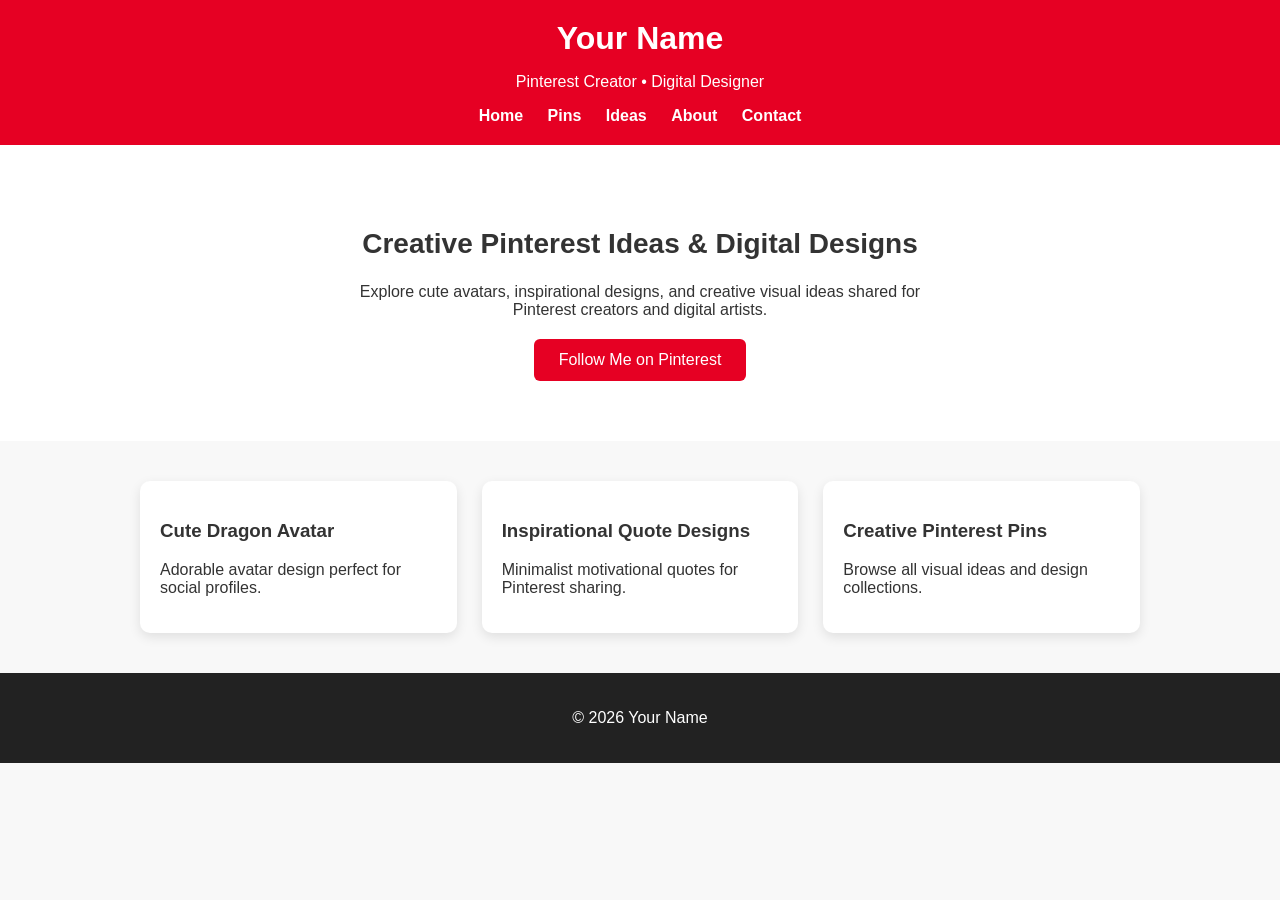
==== index.html @ c16a9bb7 "Update index.html" ====
<!DOCTYPE html>
<html lang="en">

<head>

<meta charset="UTF-8">
<meta name="viewport" content="width=device-width, initial-scale=1.0">

<meta name="p:domain_verify" content="YOUR_PINTEREST_CODE">

<title>Your Name | Pinterest Creator</title>

<link rel="stylesheet" href="style.css">

</head>

<body>

<header>

<h1>Your Name</h1>
<p>Pinterest Creator • Digital Designer</p>

<nav>
<a href="index.html">Home</a>
<a href="pins.html">Pins</a>
<a href="blog.html">Ideas</a>
<a href="about.html">About</a>
<a href="contact.html">Contact</a>
</nav>

</header>

<section class="hero">

<h2>Creative Pinterest Ideas & Digital Designs</h2>

<p>
Explore cute avatars, inspirational designs, and creative visual ideas
shared for Pinterest creators and digital artists.
</p>

<a class="btn" href="https://www.pinterest.com" target="_blank">
Follow Me on Pinterest
</a>

</section>

<section class="grid">

<a href="cute-dragon-avatar.html" class="card">
<h3>Cute Dragon Avatar</h3>
<p>Adorable avatar design perfect for social profiles.</p>
</a>

<a href="blog.html" class="card">
<h3>Inspirational Quote Designs</h3>
<p>Minimalist motivational quotes for Pinterest sharing.</p>
</a>

<a href="pins.html" class="card">
<h3>Creative Pinterest Pins</h3>
<p>Browse all visual ideas and design collections.</p>
</a>

</section>

<footer>

<p>© 2026 Your Name</p>

</footer>

</body>
</html>
---- style.css ----
body{
font-family: Arial, Helvetica, sans-serif;
margin:0;
background:#f8f8f8;
color:#333;
}

/* HEADER */

header{
background:#e60023;
color:white;
padding:20px;
text-align:center;
}

header h1{
margin:0;
font-size:32px;
}

nav{
margin-top:10px;
}

nav a{
color:white;
margin:0 10px;
text-decoration:none;
font-weight:bold;
}

nav a:hover{
text-decoration:underline;
}

/* HERO */

.hero{
text-align:center;
padding:60px 20px;
background:white;
}

.hero h2{
font-size:28px;
}

.hero p{
max-width:600px;
margin:auto;
}

.btn{
display:inline-block;
margin-top:20px;
padding:12px 25px;
background:#e60023;
color:white;
border-radius:6px;
text-decoration:none;
}

/* GRID */

.grid{
display:grid;
grid-template-columns:repeat(auto-fit,minmax(220px,1fr));
gap:25px;
padding:40px;
max-width:1000px;
margin:auto;
}

/* CARDS */

.card{
background:white;
border-radius:10px;
padding:20px;
text-decoration:none;
color:#333;
box-shadow:0 4px 12px rgba(0,0,0,0.1);
transition:0.3s;
}

.card:hover{
transform:translateY(-5px);
box-shadow:0 8px 20px rgba(0,0,0,0.15);
}

/* FOOTER */

footer{
text-align:center;
padding:20px;
background:#222;
color:white;
}
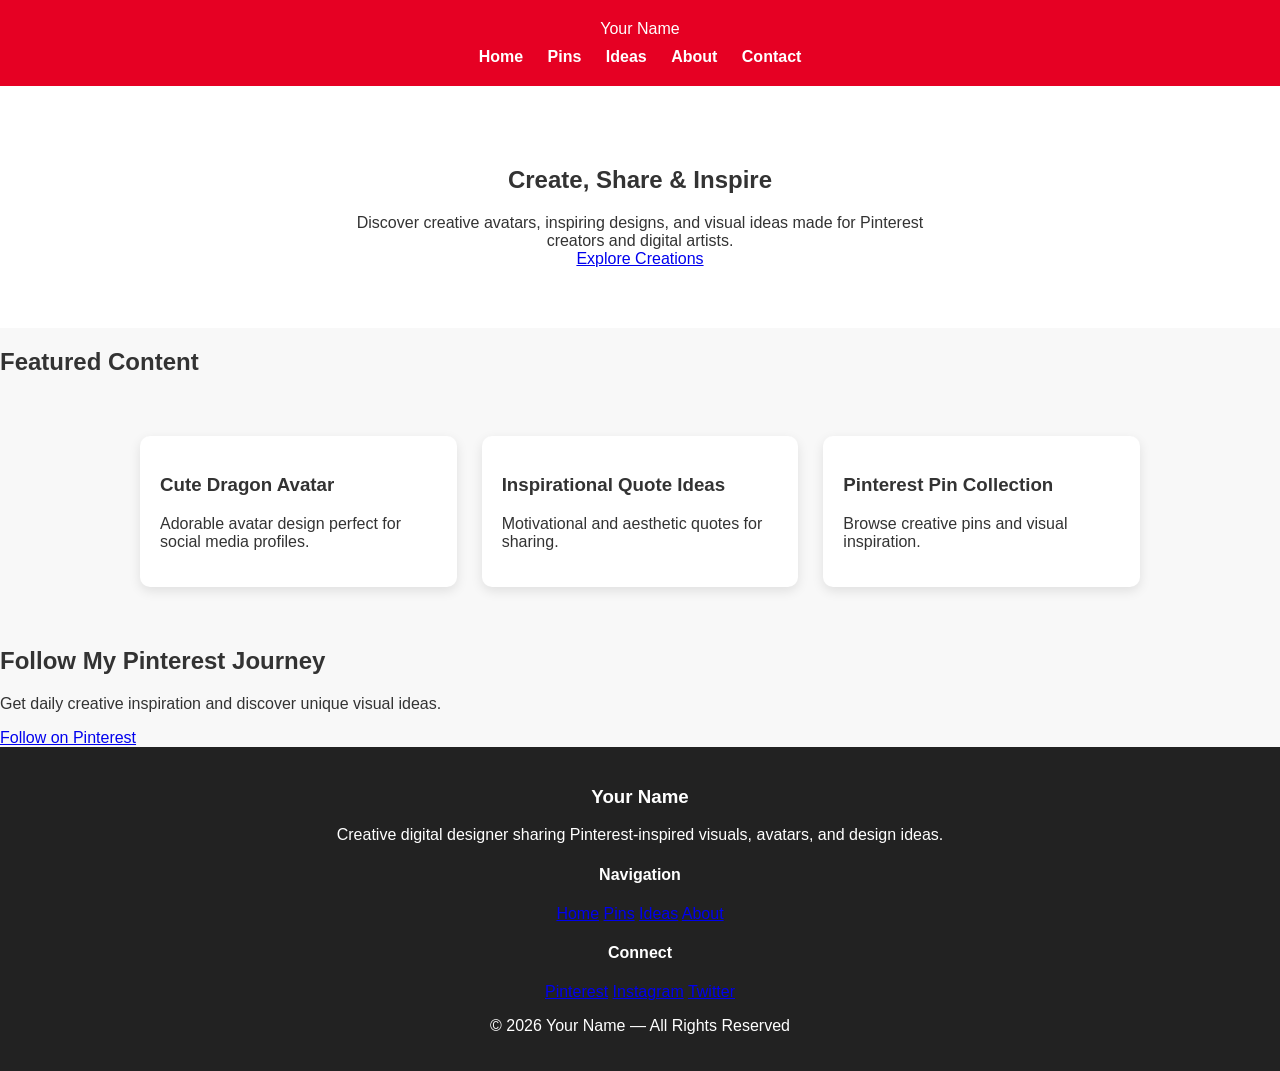
==== commit 18c2969b: "Update index.html" ====
--- a/index.html
+++ b/index.html
@@ -16,60 +16,128 @@
 
 <body>
 
-<header>
+<header class="navbar">
 
-<h1>Your Name</h1>
-<p>Pinterest Creator • Digital Designer</p>
+<div class="logo">
+Your Name
+</div>
 
 <nav>
+
 <a href="index.html">Home</a>
 <a href="pins.html">Pins</a>
 <a href="blog.html">Ideas</a>
 <a href="about.html">About</a>
 <a href="contact.html">Contact</a>
+
 </nav>
 
 </header>
 
+
 <section class="hero">
 
-<h2>Creative Pinterest Ideas & Digital Designs</h2>
+<h1>Create, Share & Inspire</h1>
 
 <p>
-Explore cute avatars, inspirational designs, and creative visual ideas
-shared for Pinterest creators and digital artists.
+Discover creative avatars, inspiring designs, and visual ideas
+made for Pinterest creators and digital artists.
 </p>
 
-<a class="btn" href="https://www.pinterest.com" target="_blank">
-Follow Me on Pinterest
+<a href="pins.html" class="cta-btn">Explore Creations</a>
+
+</section>
+
+
+<section class="features">
+
+<h2>Featured Content</h2>
+
+<div class="grid">
+
+<a href="cute-dragon-avatar.html" class="card">
+<h3>Cute Dragon Avatar</h3>
+<p>Adorable avatar design perfect for social media profiles.</p>
+</a>
+
+<a href="blog.html" class="card">
+<h3>Inspirational Quote Ideas</h3>
+<p>Motivational and aesthetic quotes for sharing.</p>
+</a>
+
+<a href="pins.html" class="card">
+<h3>Pinterest Pin Collection</h3>
+<p>Browse creative pins and visual inspiration.</p>
+</a>
+
+</div>
+
+</section>
+
+
+<section class="cta-section">
+
+<h2>Follow My Pinterest Journey</h2>
+
+<p>
+Get daily creative inspiration and discover unique visual ideas.
+</p>
+
+<a href="https://www.pinterest.com" target="_blank" class="cta-btn">
+Follow on Pinterest
 </a>
 
 </section>
 
-<section class="grid">
-
-<a href="cute-dragon-avatar.html" class="card">
-<h3>Cute Dragon Avatar</h3>
-<p>Adorable avatar design perfect for social profiles.</p>
-</a>
-
-<a href="blog.html" class="card">
-<h3>Inspirational Quote Designs</h3>
-<p>Minimalist motivational quotes for Pinterest sharing.</p>
-</a>
-
-<a href="pins.html" class="card">
-<h3>Creative Pinterest Pins</h3>
-<p>Browse all visual ideas and design collections.</p>
-</a>
-
-</section>
 
 <footer>
 
-<p>© 2026 Your Name</p>
+<div class="footer-container">
+
+<div class="footer-brand">
+
+<h3>Your Name</h3>
+
+<p>
+Creative digital designer sharing Pinterest-inspired visuals,
+avatars, and design ideas.
+</p>
+
+</div>
+
+
+<div class="footer-links">
+
+<h4>Navigation</h4>
+
+<a href="index.html">Home</a>
+<a href="pins.html">Pins</a>
+<a href="blog.html">Ideas</a>
+<a href="about.html">About</a>
+
+</div>
+
+
+<div class="footer-links">
+
+<h4>Connect</h4>
+
+<a href="https://www.pinterest.com" target="_blank">Pinterest</a>
+<a href="#">Instagram</a>
+<a href="#">Twitter</a>
+
+</div>
+
+</div>
+
+<div class="footer-bottom">
+
+<p>© 2026 Your Name — All Rights Reserved</p>
+
+</div>
 
 </footer>
 
+
 </body>
 </html>
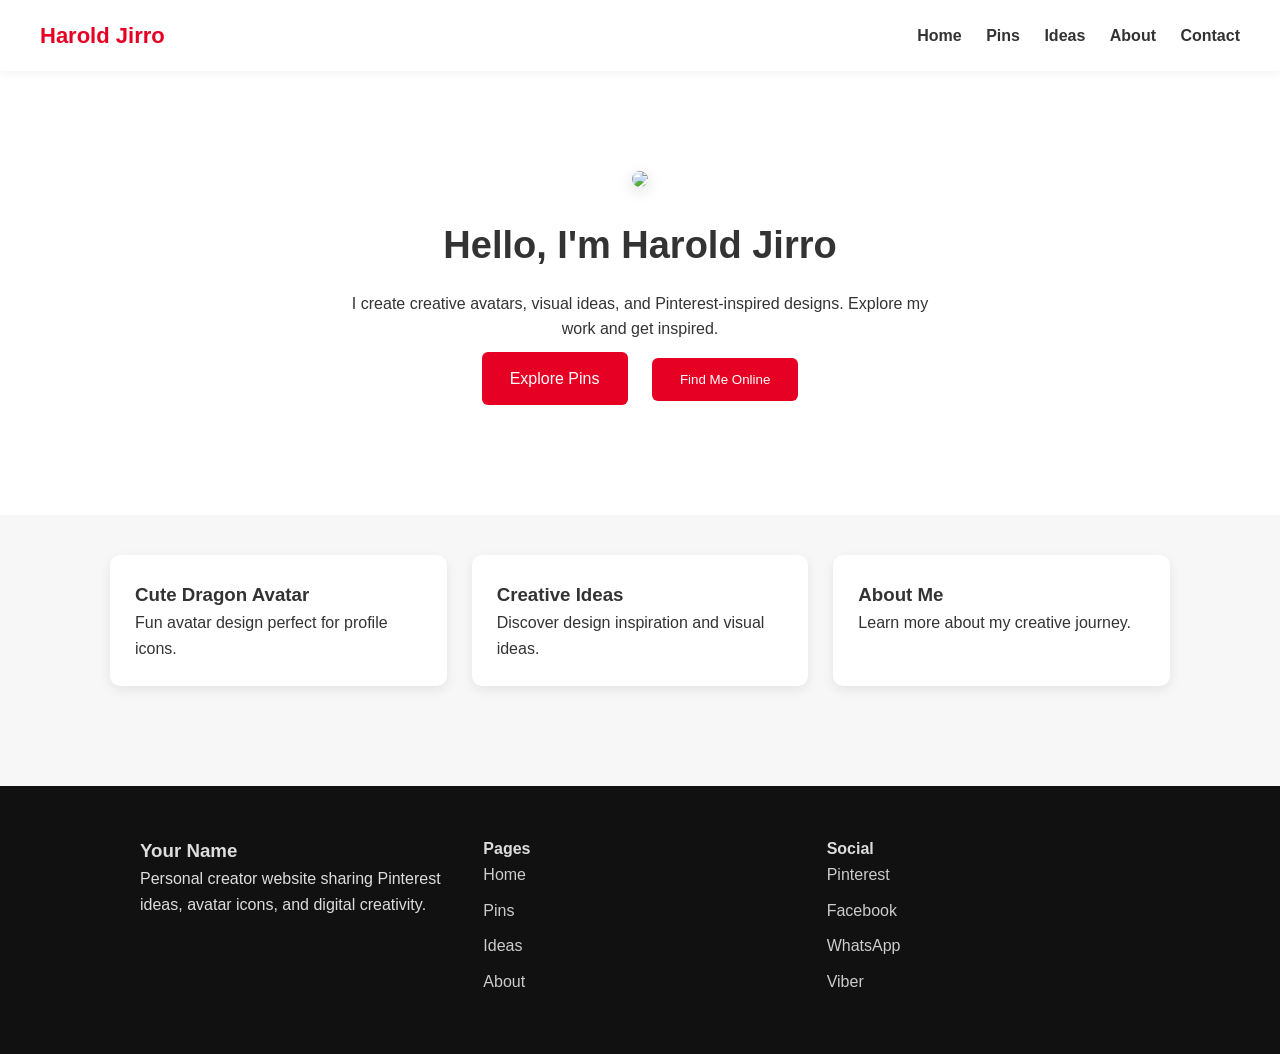
==== commit 47710b5c: "Update index.html" ====
--- a/index.html
+++ b/index.html
@@ -8,7 +8,7 @@
 
 <meta name="p:domain_verify" content="YOUR_PINTEREST_CODE">
 
-<title>Your Name | Pinterest Creator</title>
+<title>Harold Jirro | Pinterest Creator</title>
 
 <link rel="stylesheet" href="style.css">
 
@@ -18,18 +18,14 @@
 
 <header class="navbar">
 
-<div class="logo">
-Your Name
-</div>
+<div class="logo">Harold Jirro</div>
 
 <nav>
-
 <a href="index.html">Home</a>
 <a href="pins.html">Pins</a>
 <a href="blog.html">Ideas</a>
 <a href="about.html">About</a>
 <a href="contact.html">Contact</a>
-
 </nav>
 
 </header>
@@ -37,78 +33,79 @@
 
 <section class="hero">
 
-<h1>Create, Share & Inspire</h1>
+<img src="avatar.jpg" class="avatar">
+
+<h1>Hello, I'm Harold Jirro</h1>
 
 <p>
-Discover creative avatars, inspiring designs, and visual ideas
-made for Pinterest creators and digital artists.
+I create creative avatars, visual ideas, and Pinterest-inspired designs.
+Explore my work and get inspired.
 </p>
 
-<a href="pins.html" class="cta-btn">Explore Creations</a>
+<a href="pins.html" class="btn">Explore Pins</a>
+
+<button onclick="openModal()" class="btn">
+Find Me Online
+</button>
 
 </section>
 
 
-<section class="features">
-
-<h2>Featured Content</h2>
-
-<div class="grid">
+<section class="grid">
 
 <a href="cute-dragon-avatar.html" class="card">
 <h3>Cute Dragon Avatar</h3>
-<p>Adorable avatar design perfect for social media profiles.</p>
+<p>Fun avatar design perfect for profile icons.</p>
 </a>
 
 <a href="blog.html" class="card">
-<h3>Inspirational Quote Ideas</h3>
-<p>Motivational and aesthetic quotes for sharing.</p>
+<h3>Creative Ideas</h3>
+<p>Discover design inspiration and visual ideas.</p>
 </a>
 
-<a href="pins.html" class="card">
-<h3>Pinterest Pin Collection</h3>
-<p>Browse creative pins and visual inspiration.</p>
+<a href="about.html" class="card">
+<h3>About Me</h3>
+<p>Learn more about my creative journey.</p>
 </a>
-
-</div>
 
 </section>
 
 
-<section class="cta-section">
+<div class="modal" id="socialModal">
 
-<h2>Follow My Pinterest Journey</h2>
+<div class="modal-content">
 
-<p>
-Get daily creative inspiration and discover unique visual ideas.
-</p>
+<h3>My Socials</h3>
 
-<a href="https://www.pinterest.com" target="_blank" class="cta-btn">
-Follow on Pinterest
-</a>
+<a href="https://pinterest.com">Pinterest</a>
+<a href="#">WhatsApp</a>
+<a href="#">Viber</a>
 
-</section>
+<button onclick="closeModal()">Close</button>
+
+</div>
+
+</div>
 
 
 <footer>
 
 <div class="footer-container">
 
-<div class="footer-brand">
+<div>
 
 <h3>Your Name</h3>
 
 <p>
-Creative digital designer sharing Pinterest-inspired visuals,
-avatars, and design ideas.
+Personal creator website sharing Pinterest ideas,
+avatar icons, and digital creativity.
 </p>
 
 </div>
 
-
 <div class="footer-links">
 
-<h4>Navigation</h4>
+<h4>Pages</h4>
 
 <a href="index.html">Home</a>
 <a href="pins.html">Pins</a>
@@ -117,27 +114,23 @@
 
 </div>
 
-
 <div class="footer-links">
 
-<h4>Connect</h4>
+<h4>Social</h4>
 
-<a href="https://www.pinterest.com" target="_blank">Pinterest</a>
-<a href="#">Instagram</a>
-<a href="#">Twitter</a>
+<a href="https://pinterest.com">Pinterest</a>
+<a href="https://www.facebook.com/share/1HzWZU3NKk/">Facebook</a>
+<a href="+639542868276">WhatsApp</a>
+<a href="+639542868276">Viber</a>
+
 
 </div>
 
 </div>
 
-<div class="footer-bottom">
-
-<p>© 2026 Your Name — All Rights Reserved</p>
-
-</div>
-
 </footer>
 
+<script src="main.js"></script>
 
 </body>
 </html>
--- a/style.css
+++ b/style.css
@@ -1,49 +1,66 @@
+*{
+box-sizing:border-box;
+margin:0;
+padding:0;
+}
+
 body{
-font-family: Arial, Helvetica, sans-serif;
-margin:0;
-background:#f8f8f8;
+font-family:Arial, Helvetica, sans-serif;
+background:#f7f7f7;
 color:#333;
-}
-
-/* HEADER */
-
-header{
-background:#e60023;
-color:white;
-padding:20px;
-text-align:center;
-}
-
-header h1{
-margin:0;
-font-size:32px;
-}
-
-nav{
-margin-top:10px;
+line-height:1.6;
+}
+
+/* NAVBAR */
+
+.navbar{
+display:flex;
+justify-content:space-between;
+align-items:center;
+padding:18px 40px;
+background:white;
+box-shadow:0 2px 10px rgba(0,0,0,0.05);
+position:sticky;
+top:0;
+z-index:100;
+}
+
+.logo{
+font-weight:bold;
+font-size:22px;
+color:#e60023;
 }
 
 nav a{
-color:white;
-margin:0 10px;
-text-decoration:none;
-font-weight:bold;
+margin-left:20px;
+text-decoration:none;
+color:#333;
+font-weight:600;
+transition:0.3s;
 }
 
 nav a:hover{
-text-decoration:underline;
+color:#e60023;
 }
 
 /* HERO */
 
 .hero{
 text-align:center;
-padding:60px 20px;
-background:white;
-}
-
-.hero h2{
-font-size:28px;
+padding:100px 20px;
+background:white;
+}
+
+.avatar{
+width:130px;
+border-radius:50%;
+margin-bottom:20px;
+box-shadow:0 4px 15px rgba(0,0,0,0.15);
+}
+
+.hero h1{
+font-size:38px;
+margin-bottom:15px;
 }
 
 .hero p{
@@ -51,49 +68,155 @@
 margin:auto;
 }
 
+/* BUTTONS */
+
 .btn{
 display:inline-block;
-margin-top:20px;
-padding:12px 25px;
+margin:10px;
+padding:14px 28px;
 background:#e60023;
 color:white;
 border-radius:6px;
 text-decoration:none;
+transition:0.3s;
+}
+
+.btn:hover{
+background:#cc001f;
+transform:translateY(-3px);
 }
 
 /* GRID */
 
 .grid{
 display:grid;
-grid-template-columns:repeat(auto-fit,minmax(220px,1fr));
+grid-template-columns:repeat(auto-fit,minmax(250px,1fr));
 gap:25px;
-padding:40px;
+max-width:1100px;
+margin:auto;
+padding:40px 20px;
+}
+
+.card{
+background:white;
+padding:25px;
+border-radius:10px;
+text-decoration:none;
+color:#333;
+box-shadow:0 4px 12px rgba(0,0,0,0.08);
+transition:0.3s;
+}
+
+.card:hover{
+transform:translateY(-6px);
+box-shadow:0 8px 20px rgba(0,0,0,0.15);
+}
+
+/* CONTENT SECTIONS */
+
+.section{
 max-width:1000px;
 margin:auto;
-}
-
-/* CARDS */
-
-.card{
-background:white;
+padding:60px 20px;
+}
+
+/* CONTACT FORM */
+
+form{
+max-width:600px;
+margin:auto;
+display:flex;
+flex-direction:column;
+gap:15px;
+}
+
+input, textarea{
+padding:12px;
+border-radius:6px;
+border:1px solid #ccc;
+}
+
+button{
+padding:12px;
+border:none;
+background:#e60023;
+color:white;
+border-radius:6px;
+cursor:pointer;
+}
+
+/* FOOTER */
+
+footer{
+background:#111;
+color:#ddd;
+padding:50px 20px;
+margin-top:60px;
+}
+
+.footer-container{
+display:grid;
+grid-template-columns:repeat(auto-fit,minmax(200px,1fr));
+gap:30px;
+max-width:1000px;
+margin:auto;
+}
+
+.footer-links a{
+display:block;
+color:#ccc;
+text-decoration:none;
+margin-bottom:10px;
+}
+
+.footer-links a:hover{
+color:white;
+}
+
+/* MODAL */
+
+.modal{
+display:none;
+position:fixed;
+top:0;
+left:0;
+width:100%;
+height:100%;
+background:rgba(0,0,0,0.6);
+align-items:center;
+justify-content:center;
+}
+
+.modal-content{
+background:white;
+padding:30px;
 border-radius:10px;
-padding:20px;
-text-decoration:none;
-color:#333;
-box-shadow:0 4px 12px rgba(0,0,0,0.1);
-transition:0.3s;
-}
-
-.card:hover{
-transform:translateY(-5px);
-box-shadow:0 8px 20px rgba(0,0,0,0.15);
-}
-
-/* FOOTER */
-
-footer{
 text-align:center;
-padding:20px;
-background:#222;
-color:white;
-}
+width:300px;
+}
+
+.modal-content a{
+display:block;
+margin:10px 0;
+color:#e60023;
+font-weight:bold;
+text-decoration:none;
+}
+
+/* MOBILE */
+
+@media(max-width:768px){
+
+.navbar{
+flex-direction:column;
+}
+
+nav{
+margin-top:10px;
+}
+
+.hero h1{
+font-size:28px;
+}
+
+}
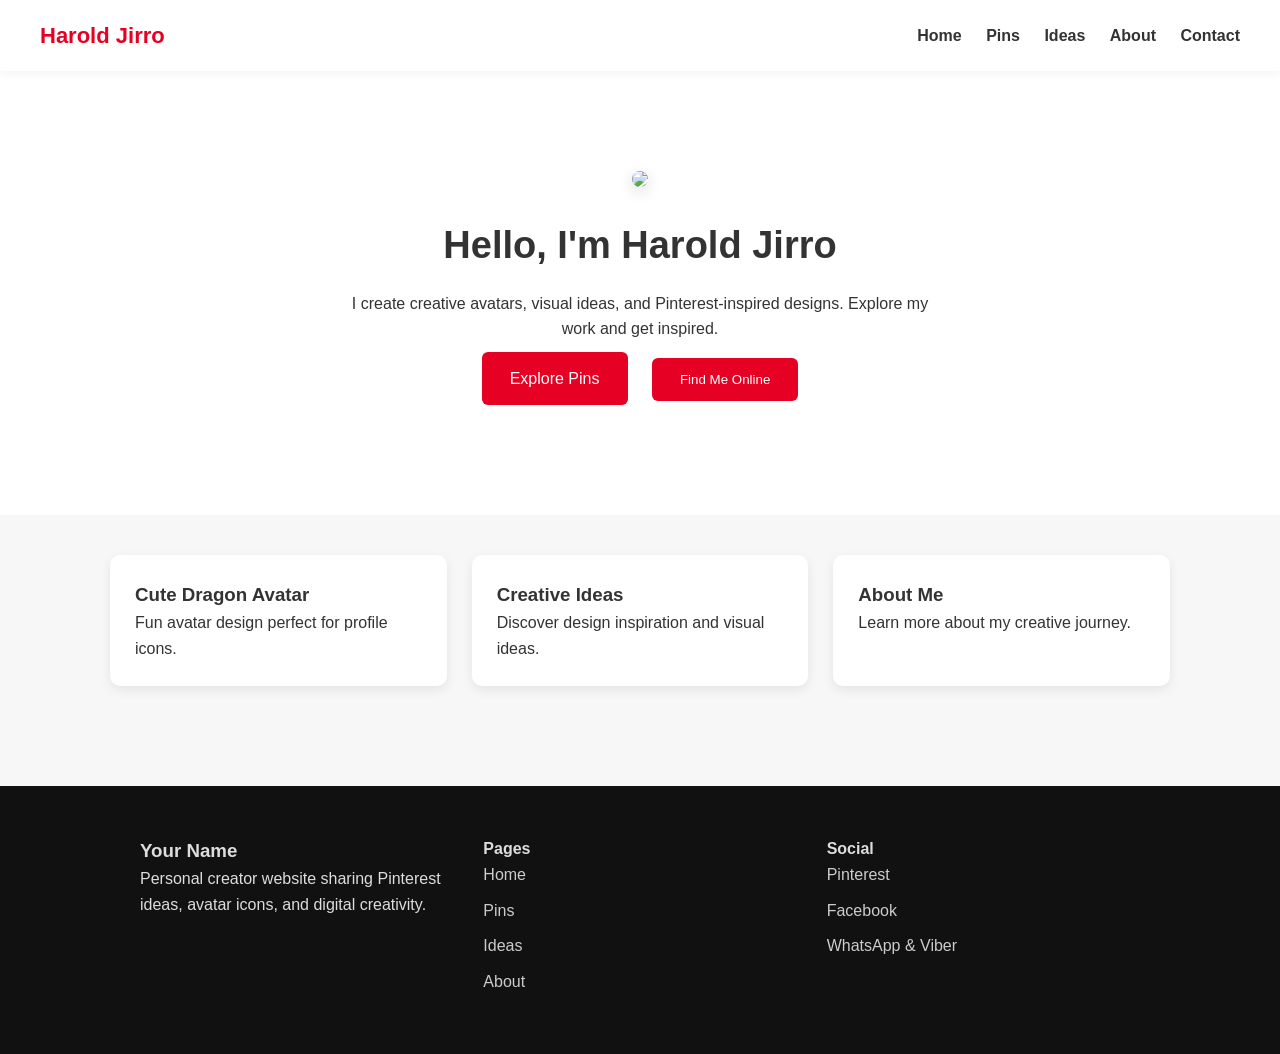
==== commit 8563ebef: "Update index.html" ====
--- a/index.html
+++ b/index.html
@@ -78,8 +78,7 @@
 <h3>My Socials</h3>
 
 <a href="https://pinterest.com">Pinterest</a>
-<a href="#">WhatsApp</a>
-<a href="#">Viber</a>
+<a href="https://www.facebook.com/share/1HzWZU3NKk/">Facebook</a>
 
 <button onclick="closeModal()">Close</button>
 
@@ -120,9 +119,7 @@
 
 <a href="https://pinterest.com">Pinterest</a>
 <a href="https://www.facebook.com/share/1HzWZU3NKk/">Facebook</a>
-<a href="+639542868276">WhatsApp</a>
-<a href="+639542868276">Viber</a>
-
+<a href="+639542868276">WhatsApp & Viber</a>
 
 </div>
 
@@ -134,3 +131,4 @@
 
 </body>
 </html>
+
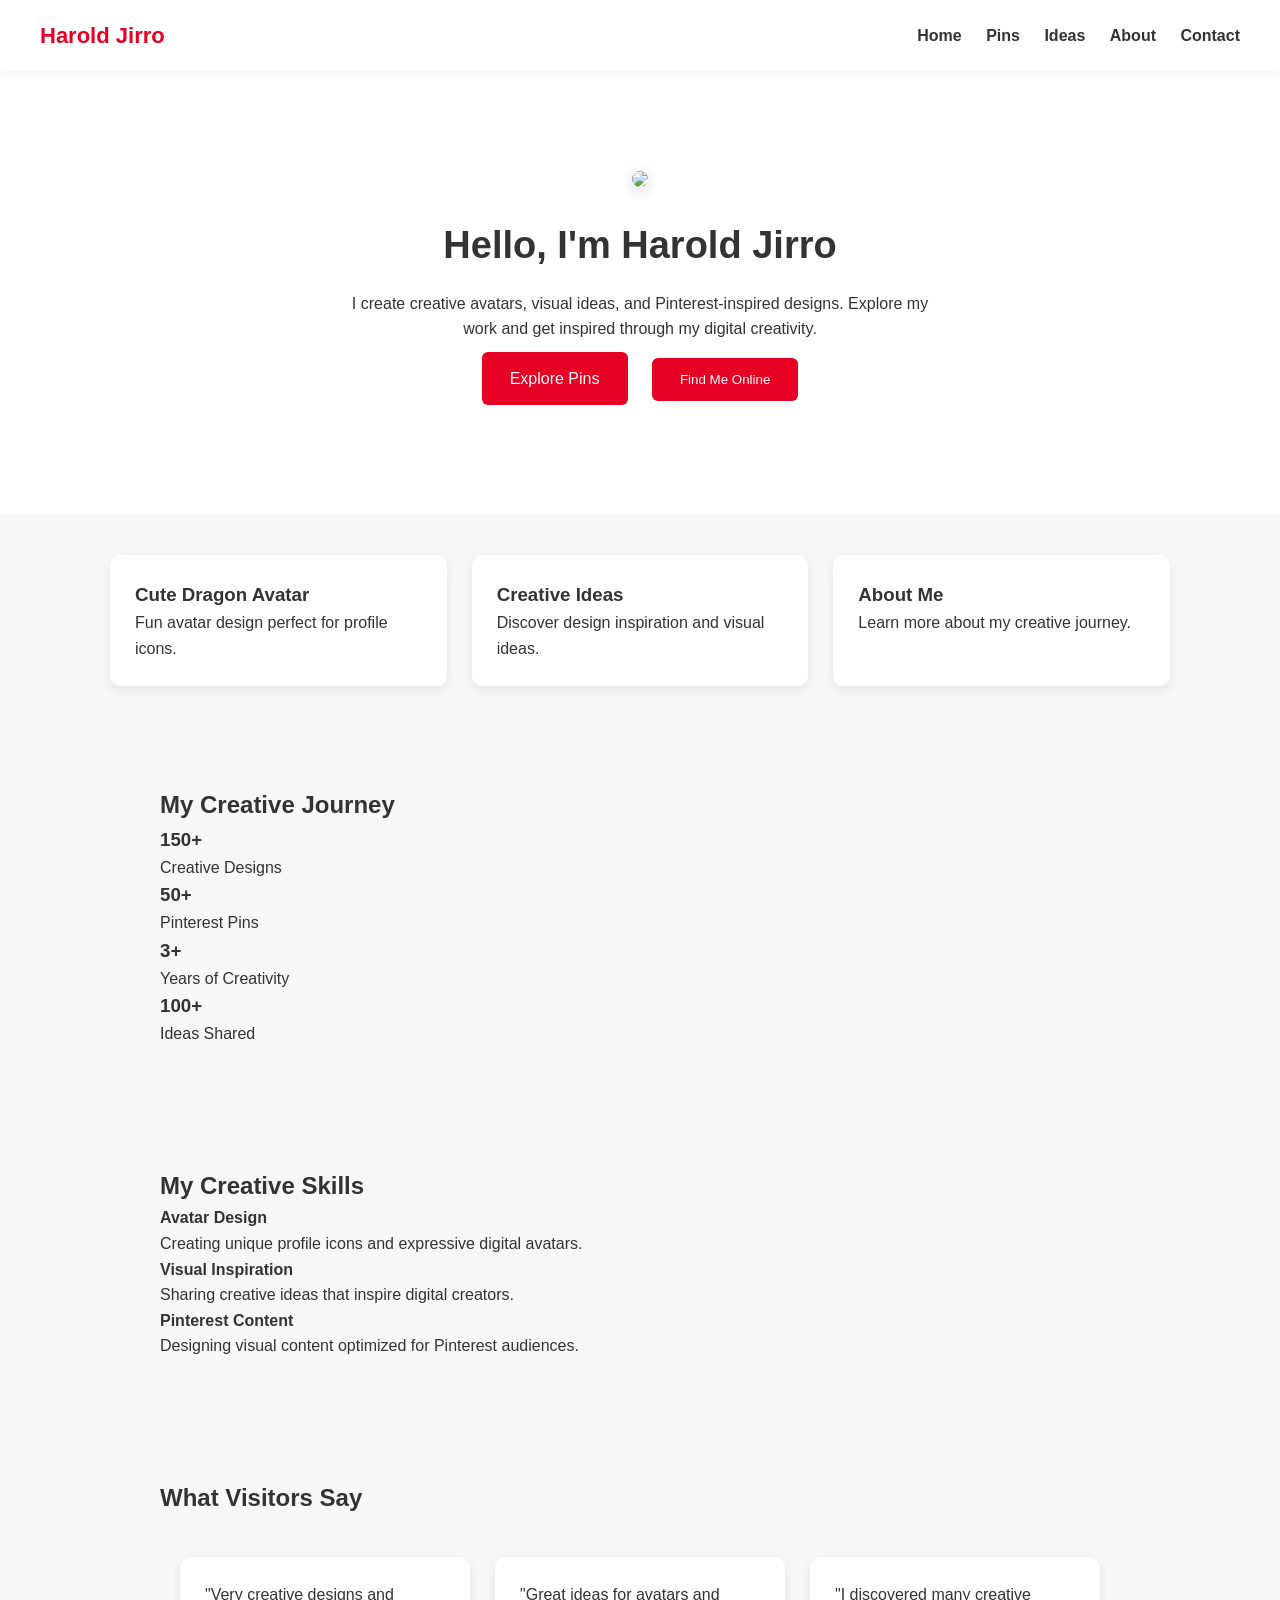
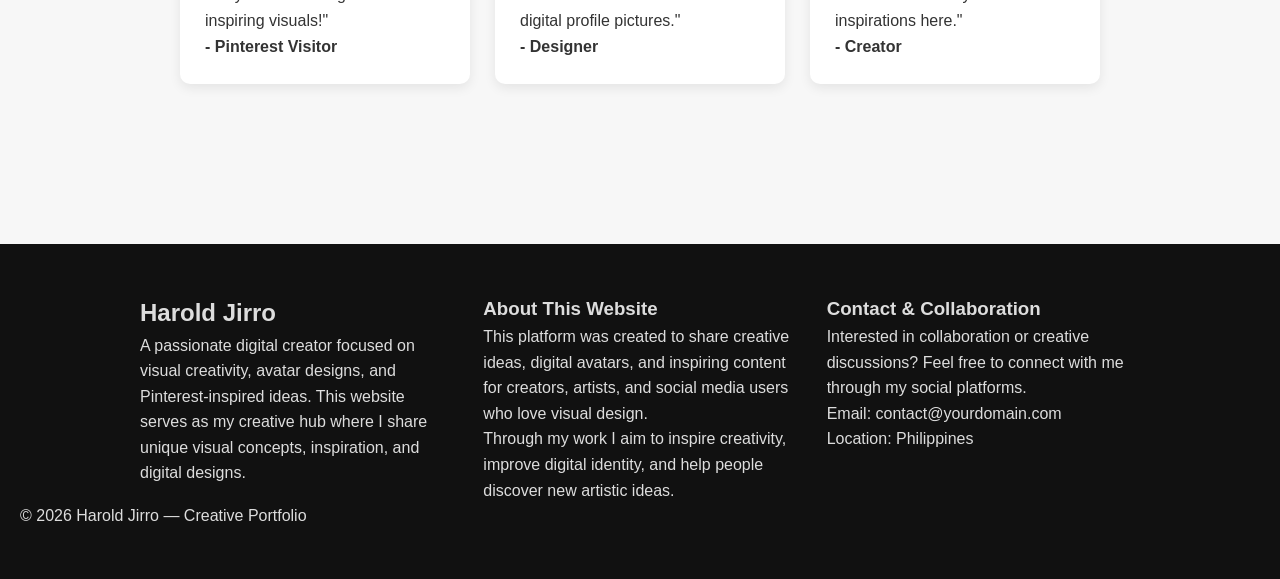
==== commit a325b557: "Update index.html" ====
--- a/index.html
+++ b/index.html
@@ -33,13 +33,13 @@
 
 <section class="hero">
 
-<img src="avatar.jpg" class="avatar">
+<img src="3D Male Avatar Icon with Black Cap – Minimalist Round Profile Picture.jpg" class="avatar">
 
 <h1>Hello, I'm Harold Jirro</h1>
 
 <p>
 I create creative avatars, visual ideas, and Pinterest-inspired designs.
-Explore my work and get inspired.
+Explore my work and get inspired through my digital creativity.
 </p>
 
 <a href="pins.html" class="btn">Explore Pins</a>
@@ -71,6 +71,95 @@
 </section>
 
 
+<section class="section creator-stats">
+
+<h2>My Creative Journey</h2>
+
+<div class="stats-grid">
+
+<div class="stat-card">
+<h3>150+</h3>
+<p>Creative Designs</p>
+</div>
+
+<div class="stat-card">
+<h3>50+</h3>
+<p>Pinterest Pins</p>
+</div>
+
+<div class="stat-card">
+<h3>3+</h3>
+<p>Years of Creativity</p>
+</div>
+
+<div class="stat-card">
+<h3>100+</h3>
+<p>Ideas Shared</p>
+</div>
+
+</div>
+
+</section>
+
+
+<section class="section skills">
+
+<h2>My Creative Skills</h2>
+
+<div class="skills-grid">
+
+<div class="skill">
+<h4>Avatar Design</h4>
+<p>Creating unique profile icons and expressive digital avatars.</p>
+</div>
+
+<div class="skill">
+<h4>Visual Inspiration</h4>
+<p>Sharing creative ideas that inspire digital creators.</p>
+</div>
+
+<div class="skill">
+<h4>Pinterest Content</h4>
+<p>Designing visual content optimized for Pinterest audiences.</p>
+</div>
+
+</div>
+
+</section>
+
+
+<section class="section testimonials">
+
+<h2>What Visitors Say</h2>
+
+<div class="grid">
+
+<div class="card">
+<p>
+"Very creative designs and inspiring visuals!"
+</p>
+<strong>- Pinterest Visitor</strong>
+</div>
+
+<div class="card">
+<p>
+"Great ideas for avatars and digital profile pictures."
+</p>
+<strong>- Designer</strong>
+</div>
+
+<div class="card">
+<p>
+"I discovered many creative inspirations here."
+</p>
+<strong>- Creator</strong>
+</div>
+
+</div>
+
+</section>
+
+
 <div class="modal" id="socialModal">
 
 <div class="modal-content">
@@ -78,7 +167,8 @@
 <h3>My Socials</h3>
 
 <a href="https://pinterest.com">Pinterest</a>
-<a href="https://www.facebook.com/share/1HzWZU3NKk/">Facebook</a>
+<a href="#">WhatsApp</a>
+<a href="#">Viber</a>
 
 <button onclick="closeModal()">Close</button>
 
@@ -91,37 +181,57 @@
 
 <div class="footer-container">
 
-<div>
-
-<h3>Your Name</h3>
-
-<p>
-Personal creator website sharing Pinterest ideas,
-avatar icons, and digital creativity.
-</p>
-
-</div>
-
-<div class="footer-links">
-
-<h4>Pages</h4>
-
-<a href="index.html">Home</a>
-<a href="pins.html">Pins</a>
-<a href="blog.html">Ideas</a>
-<a href="about.html">About</a>
-
-</div>
-
-<div class="footer-links">
-
-<h4>Social</h4>
-
-<a href="https://pinterest.com">Pinterest</a>
-<a href="https://www.facebook.com/share/1HzWZU3NKk/">Facebook</a>
-<a href="+639542868276">WhatsApp & Viber</a>
-
-</div>
+<div class="footer-brand">
+
+<h2>Harold Jirro</h2>
+
+<p>
+A passionate digital creator focused on visual creativity,
+avatar designs, and Pinterest-inspired ideas.
+This website serves as my creative hub where I share
+unique visual concepts, inspiration, and digital designs.
+</p>
+
+</div>
+
+<div class="footer-about">
+
+<h3>About This Website</h3>
+
+<p>
+This platform was created to share creative ideas,
+digital avatars, and inspiring content for creators,
+artists, and social media users who love visual design.
+</p>
+
+<p>
+Through my work I aim to inspire creativity,
+improve digital identity, and help people
+discover new artistic ideas.
+</p>
+
+</div>
+
+<div class="footer-contact">
+
+<h3>Contact & Collaboration</h3>
+
+<p>
+Interested in collaboration or creative discussions?
+Feel free to connect with me through my social platforms.
+</p>
+
+<p>Email: contact@yourdomain.com</p>
+
+<p>Location: Philippines</p>
+
+</div>
+
+</div>
+
+<div class="footer-bottom">
+
+<p>© 2026 Harold Jirro — Creative Portfolio</p>
 
 </div>
 
@@ -131,4 +241,3 @@
 
 </body>
 </html>
-
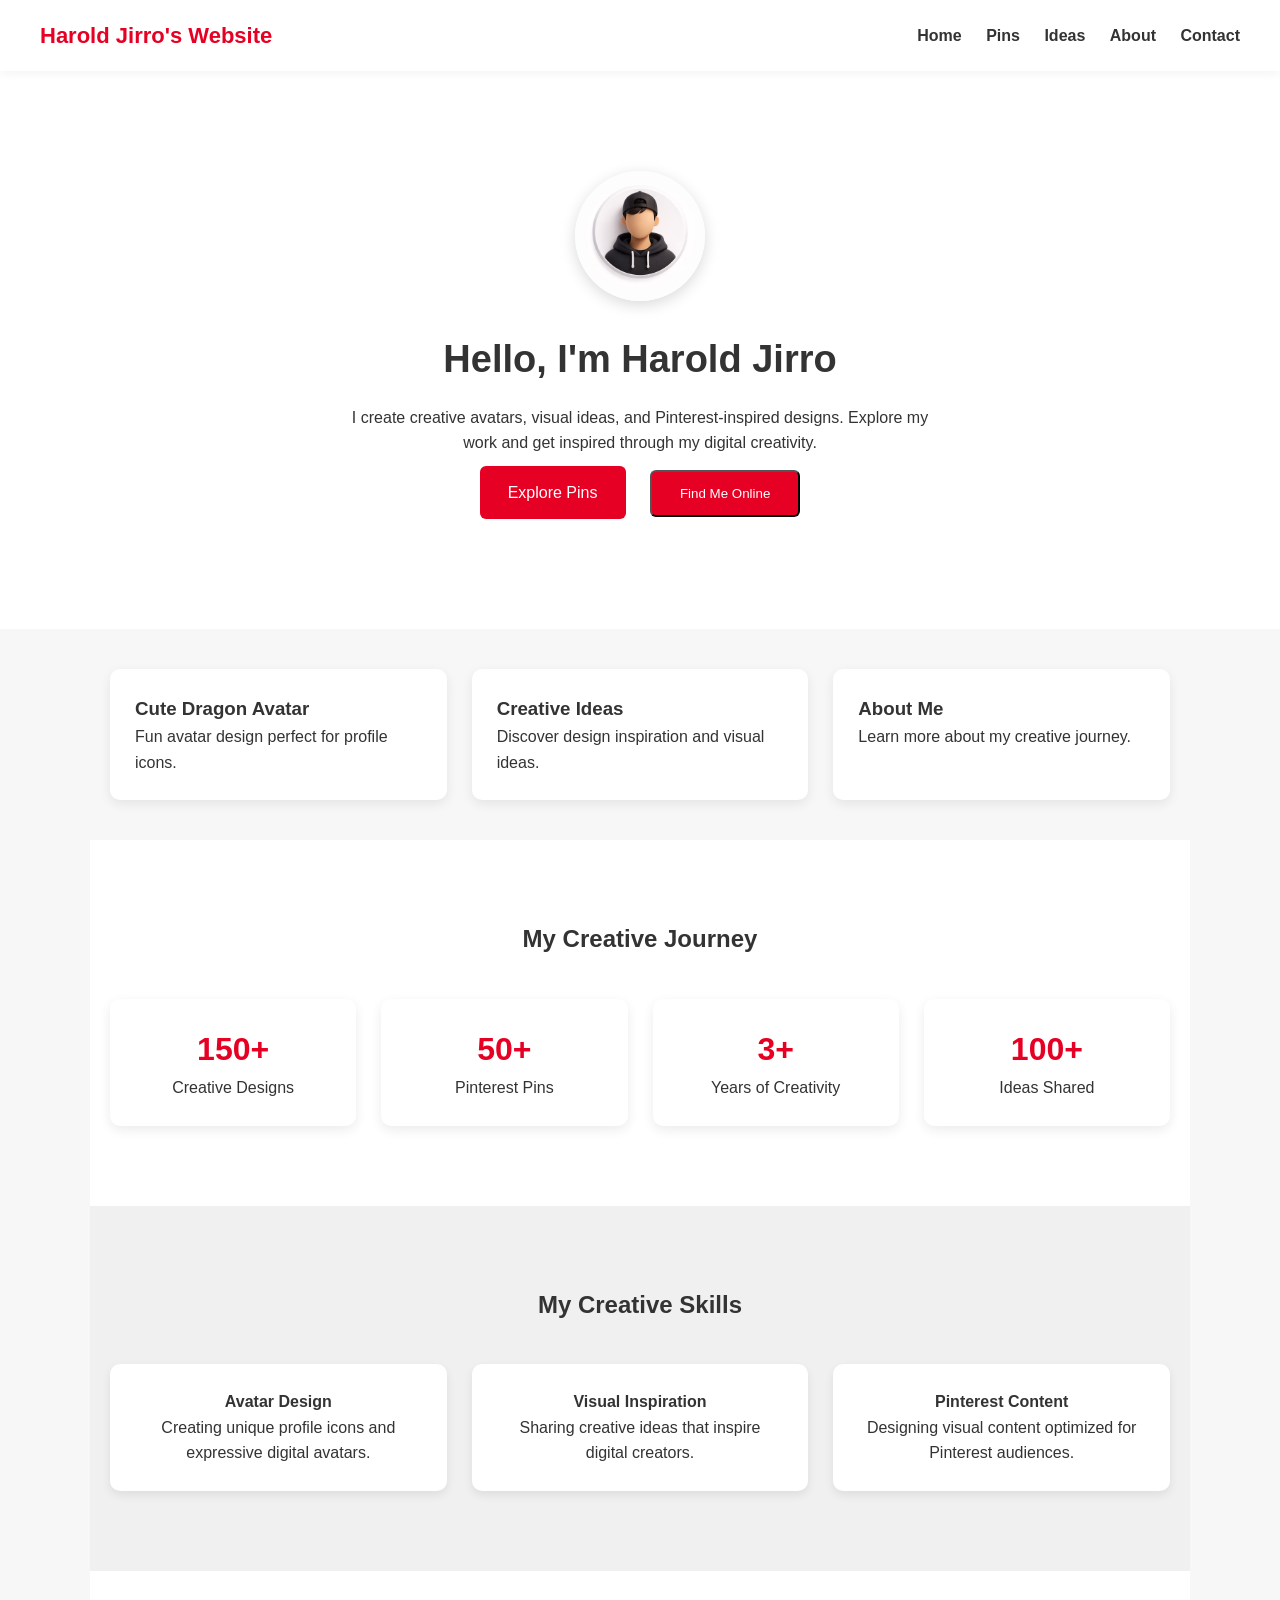
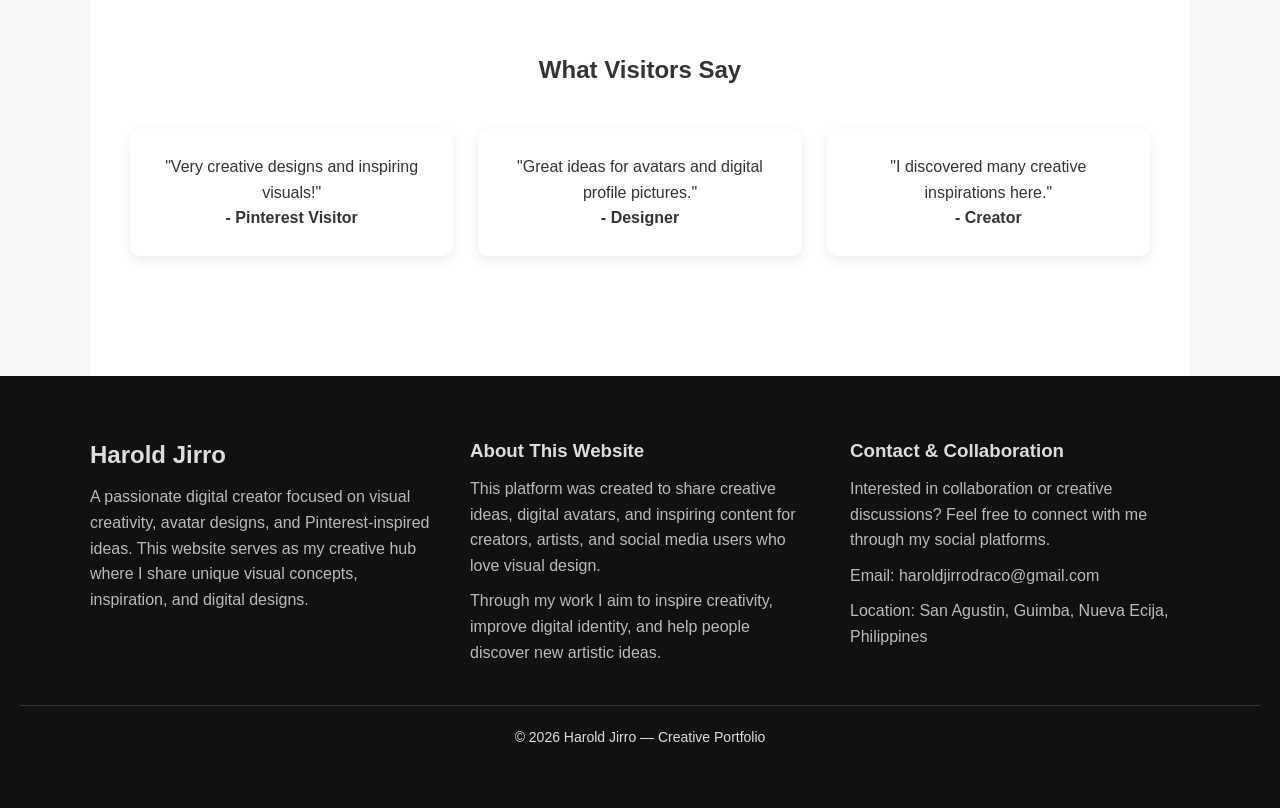
==== commit 42835a56: "Update index.html" ====
--- a/index.html
+++ b/index.html
@@ -18,7 +18,7 @@
 
 <header class="navbar">
 
-<div class="logo">Harold Jirro</div>
+<div class="logo">Harold Jirro's Website</div>
 
 <nav>
 <a href="index.html">Home</a>
@@ -166,9 +166,9 @@
 
 <h3>My Socials</h3>
 
-<a href="https://pinterest.com">Pinterest</a>
-<a href="#">WhatsApp</a>
-<a href="#">Viber</a>
+<a href="https://pin.it/5afK9rXz4">Pinterest</a>
+<a href="https://www.facebook.com/share/1HzWZU3NKk/">Facebook</a>
+<a href="https://www.youtube.com/@Orrij">YouTube</a>
 
 <button onclick="closeModal()">Close</button>
 
@@ -221,9 +221,9 @@
 Feel free to connect with me through my social platforms.
 </p>
 
-<p>Email: contact@yourdomain.com</p>
-
-<p>Location: Philippines</p>
+<p>Email: haroldjirrodraco@gmail.com</p>
+
+<p>Location: San Agustin, Guimba, Nueva Ecija, Philippines</p>
 
 </div>
 
--- a/style.css
+++ b/style.css
@@ -2,6 +2,10 @@
 box-sizing:border-box;
 margin:0;
 padding:0;
+}
+
+html{
+scroll-behavior:smooth;
 }
 
 body{
@@ -11,6 +15,7 @@
 line-height:1.6;
 }
 
+
 /* NAVBAR */
 
 .navbar{
@@ -43,6 +48,7 @@
 color:#e60023;
 }
 
+
 /* HERO */
 
 .hero{
@@ -68,7 +74,8 @@
 margin:auto;
 }
 
-/* BUTTONS */
+
+/* BUTTON */
 
 .btn{
 display:inline-block;
@@ -79,6 +86,7 @@
 border-radius:6px;
 text-decoration:none;
 transition:0.3s;
+cursor:pointer;
 }
 
 .btn:hover{
@@ -86,6 +94,7 @@
 transform:translateY(-3px);
 }
 
+
 /* GRID */
 
 .grid{
@@ -112,66 +121,100 @@
 box-shadow:0 8px 20px rgba(0,0,0,0.15);
 }
 
-/* CONTENT SECTIONS */
+
+/* SECTION */
 
 .section{
-max-width:1000px;
-margin:auto;
-padding:60px 20px;
-}
-
-/* CONTACT FORM */
-
-form{
-max-width:600px;
-margin:auto;
-display:flex;
-flex-direction:column;
-gap:15px;
-}
-
-input, textarea{
-padding:12px;
-border-radius:6px;
-border:1px solid #ccc;
-}
-
-button{
-padding:12px;
-border:none;
-background:#e60023;
-color:white;
-border-radius:6px;
-cursor:pointer;
-}
+max-width:1100px;
+margin:auto;
+padding:80px 20px;
+text-align:center;
+}
+
+
+/* STATS */
+
+.creator-stats{
+background:white;
+}
+
+.stats-grid{
+display:grid;
+grid-template-columns:repeat(auto-fit,minmax(180px,1fr));
+gap:25px;
+margin-top:40px;
+}
+
+.stat-card{
+background:white;
+padding:25px;
+border-radius:10px;
+box-shadow:0 4px 12px rgba(0,0,0,0.08);
+}
+
+.stat-card h3{
+color:#e60023;
+font-size:32px;
+}
+
+
+/* SKILLS */
+
+.skills{
+background:#f0f0f0;
+}
+
+.skills-grid{
+display:grid;
+grid-template-columns:repeat(auto-fit,minmax(250px,1fr));
+gap:25px;
+margin-top:40px;
+}
+
+.skill{
+background:white;
+padding:25px;
+border-radius:10px;
+box-shadow:0 4px 10px rgba(0,0,0,0.08);
+}
+
+
+/* TESTIMONIALS */
+
+.testimonials{
+background:white;
+}
+
 
 /* FOOTER */
 
 footer{
 background:#111;
 color:#ddd;
-padding:50px 20px;
-margin-top:60px;
+padding:60px 20px;
 }
 
 .footer-container{
 display:grid;
-grid-template-columns:repeat(auto-fit,minmax(200px,1fr));
-gap:30px;
-max-width:1000px;
-margin:auto;
-}
-
-.footer-links a{
-display:block;
-color:#ccc;
-text-decoration:none;
-margin-bottom:10px;
-}
-
-.footer-links a:hover{
-color:white;
-}
+grid-template-columns:repeat(auto-fit,minmax(250px,1fr));
+gap:40px;
+max-width:1100px;
+margin:auto;
+}
+
+.footer-container p{
+color:#bbb;
+margin-top:10px;
+}
+
+.footer-bottom{
+text-align:center;
+margin-top:40px;
+border-top:1px solid #333;
+padding-top:20px;
+font-size:14px;
+}
+
 
 /* MODAL */
 
@@ -189,10 +232,11 @@
 
 .modal-content{
 background:white;
-padding:30px;
-border-radius:10px;
-text-align:center;
-width:300px;
+padding:35px;
+border-radius:12px;
+text-align:center;
+width:320px;
+animation:popup 0.3s ease;
 }
 
 .modal-content a{
@@ -203,6 +247,18 @@
 text-decoration:none;
 }
 
+@keyframes popup{
+from{
+transform:scale(0.8);
+opacity:0;
+}
+to{
+transform:scale(1);
+opacity:1;
+}
+}
+
+
 /* MOBILE */
 
 @media(max-width:768px){
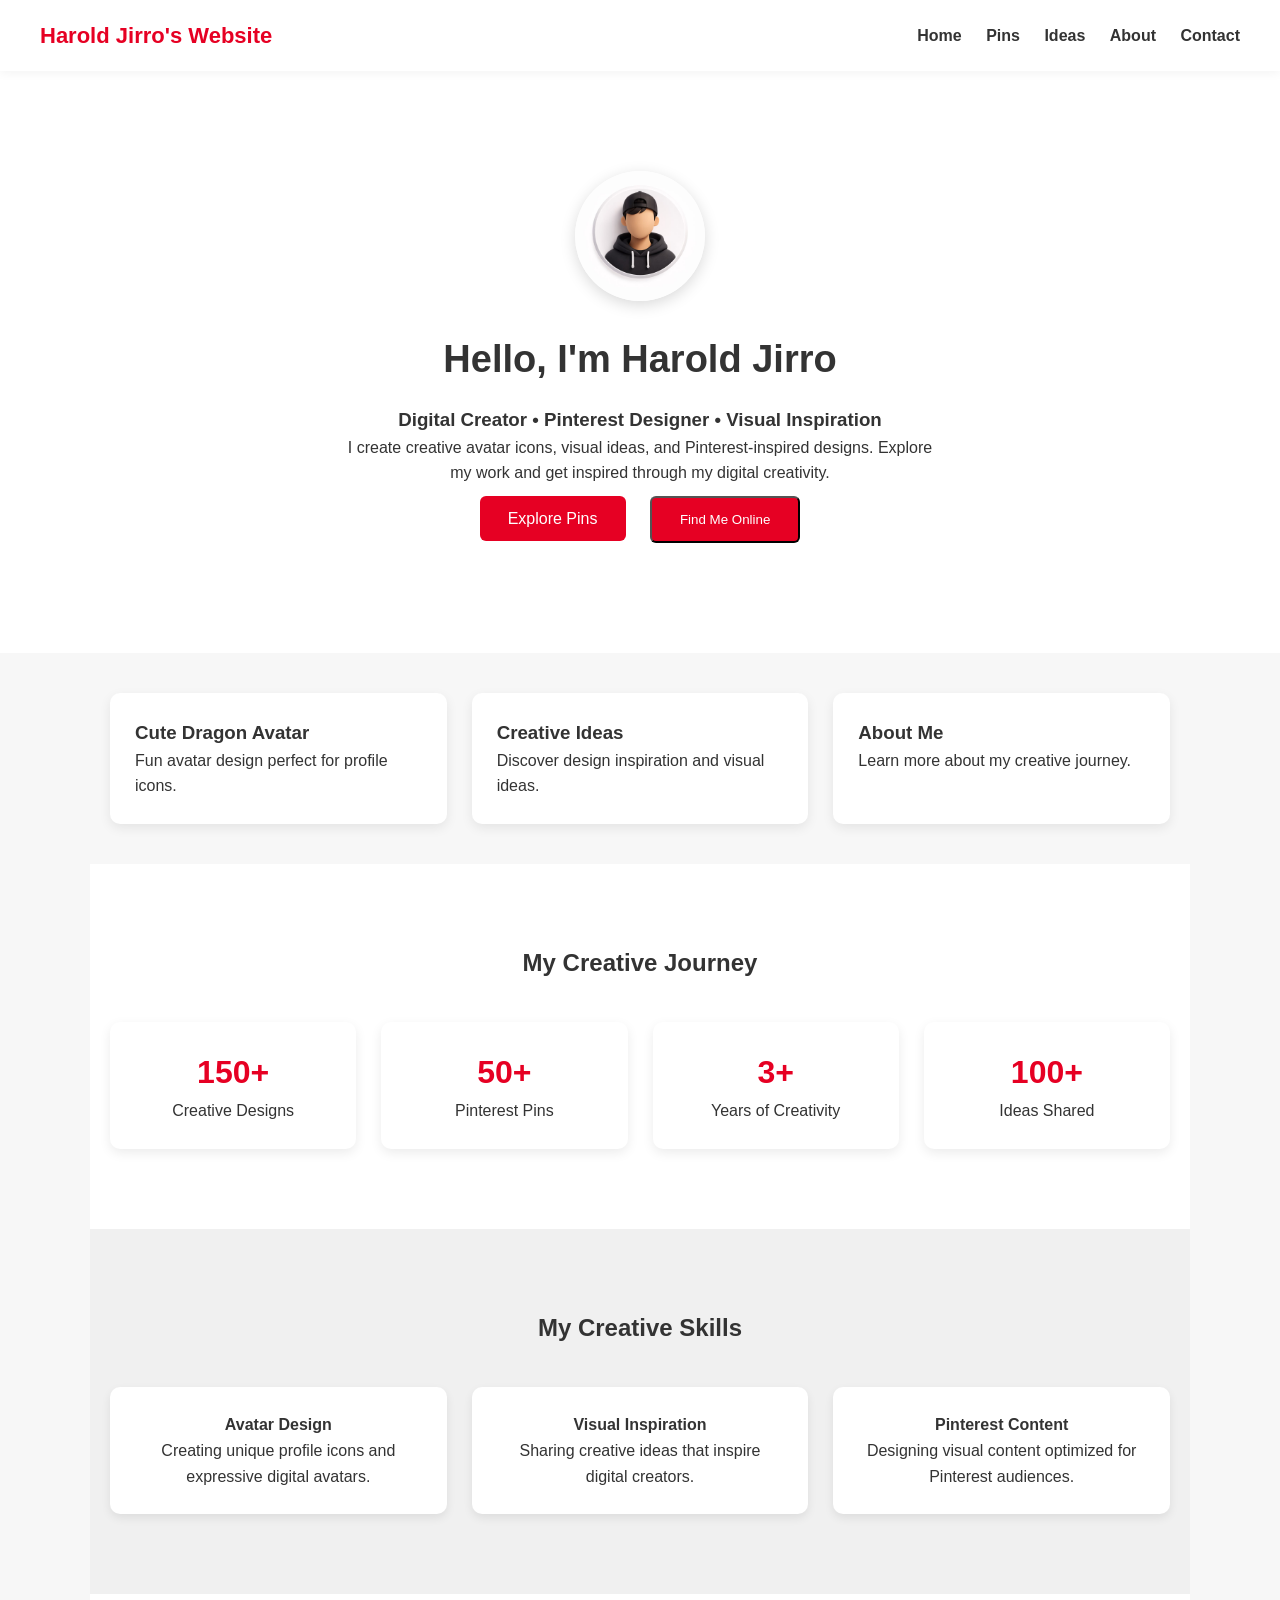
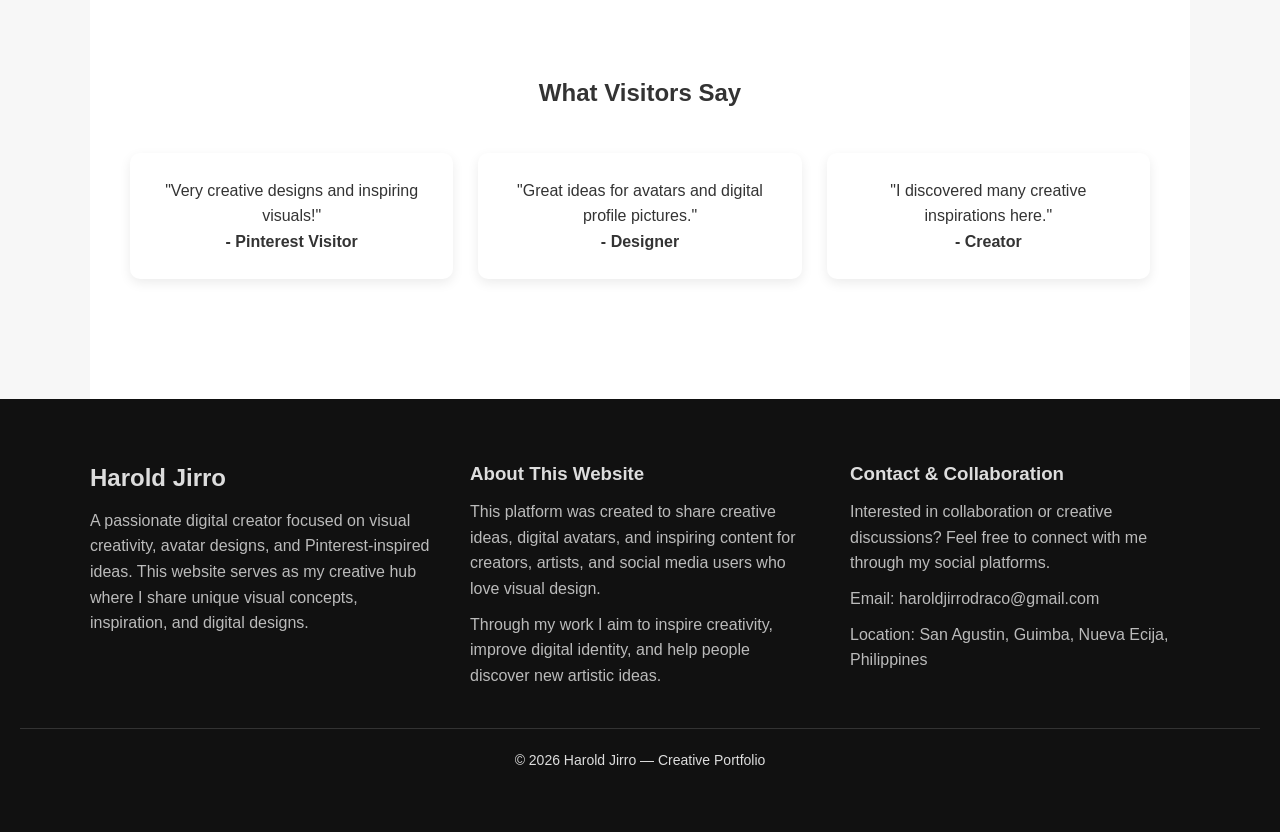
==== commit ce5aba4d: "Update index.html" ====
--- a/index.html
+++ b/index.html
@@ -37,8 +37,10 @@
 
 <h1>Hello, I'm Harold Jirro</h1>
 
-<p>
-I create creative avatars, visual ideas, and Pinterest-inspired designs.
+<h3>Digital Creator • Pinterest Designer • Visual Inspiration</h3>
+
+<p>
+I create creative avatar icons, visual ideas, and Pinterest-inspired designs.
 Explore my work and get inspired through my digital creativity.
 </p>
 
@@ -164,7 +166,7 @@
 
 <div class="modal-content">
 
-<h3>My Socials</h3>
+<h3>Click My Social Links</h3>
 
 <a href="https://pin.it/5afK9rXz4">Pinterest</a>
 <a href="https://www.facebook.com/share/1HzWZU3NKk/">Facebook</a>
--- a/style.css
+++ b/style.css
@@ -78,7 +78,6 @@
 /* BUTTON */
 
 .btn{
-display:inline-block;
 margin:10px;
 padding:14px 28px;
 background:#e60023;
@@ -118,6 +117,8 @@
 
 .card:hover{
 transform:translateY(-6px);
+background-color: #cc001f;
+color: #f0f0f0;
 box-shadow:0 8px 20px rgba(0,0,0,0.15);
 }
 
@@ -247,6 +248,12 @@
 text-decoration:none;
 }
 
+.modal-content a:hover{
+background:#cc001f;
+color: #f7f7f7;
+transform:translateY(-3px);
+}
+
 @keyframes popup{
 from{
 transform:scale(0.8);
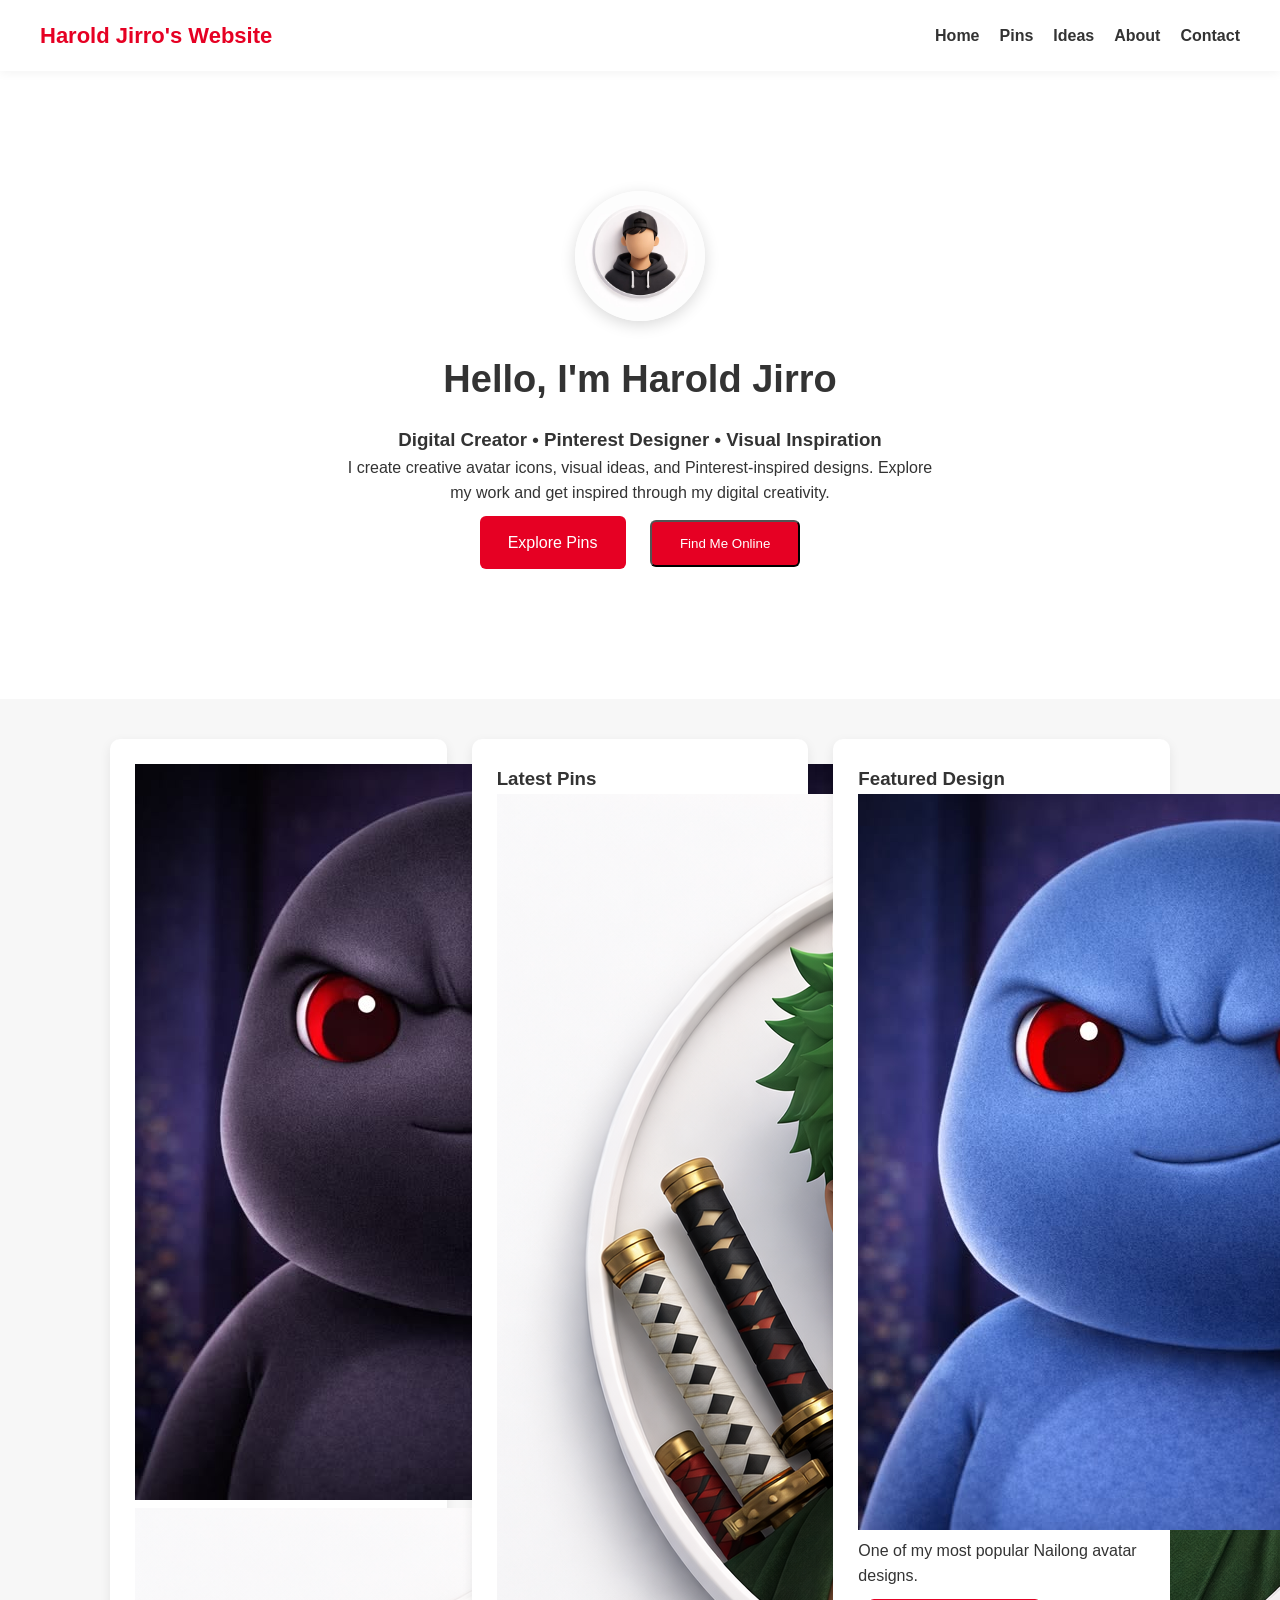
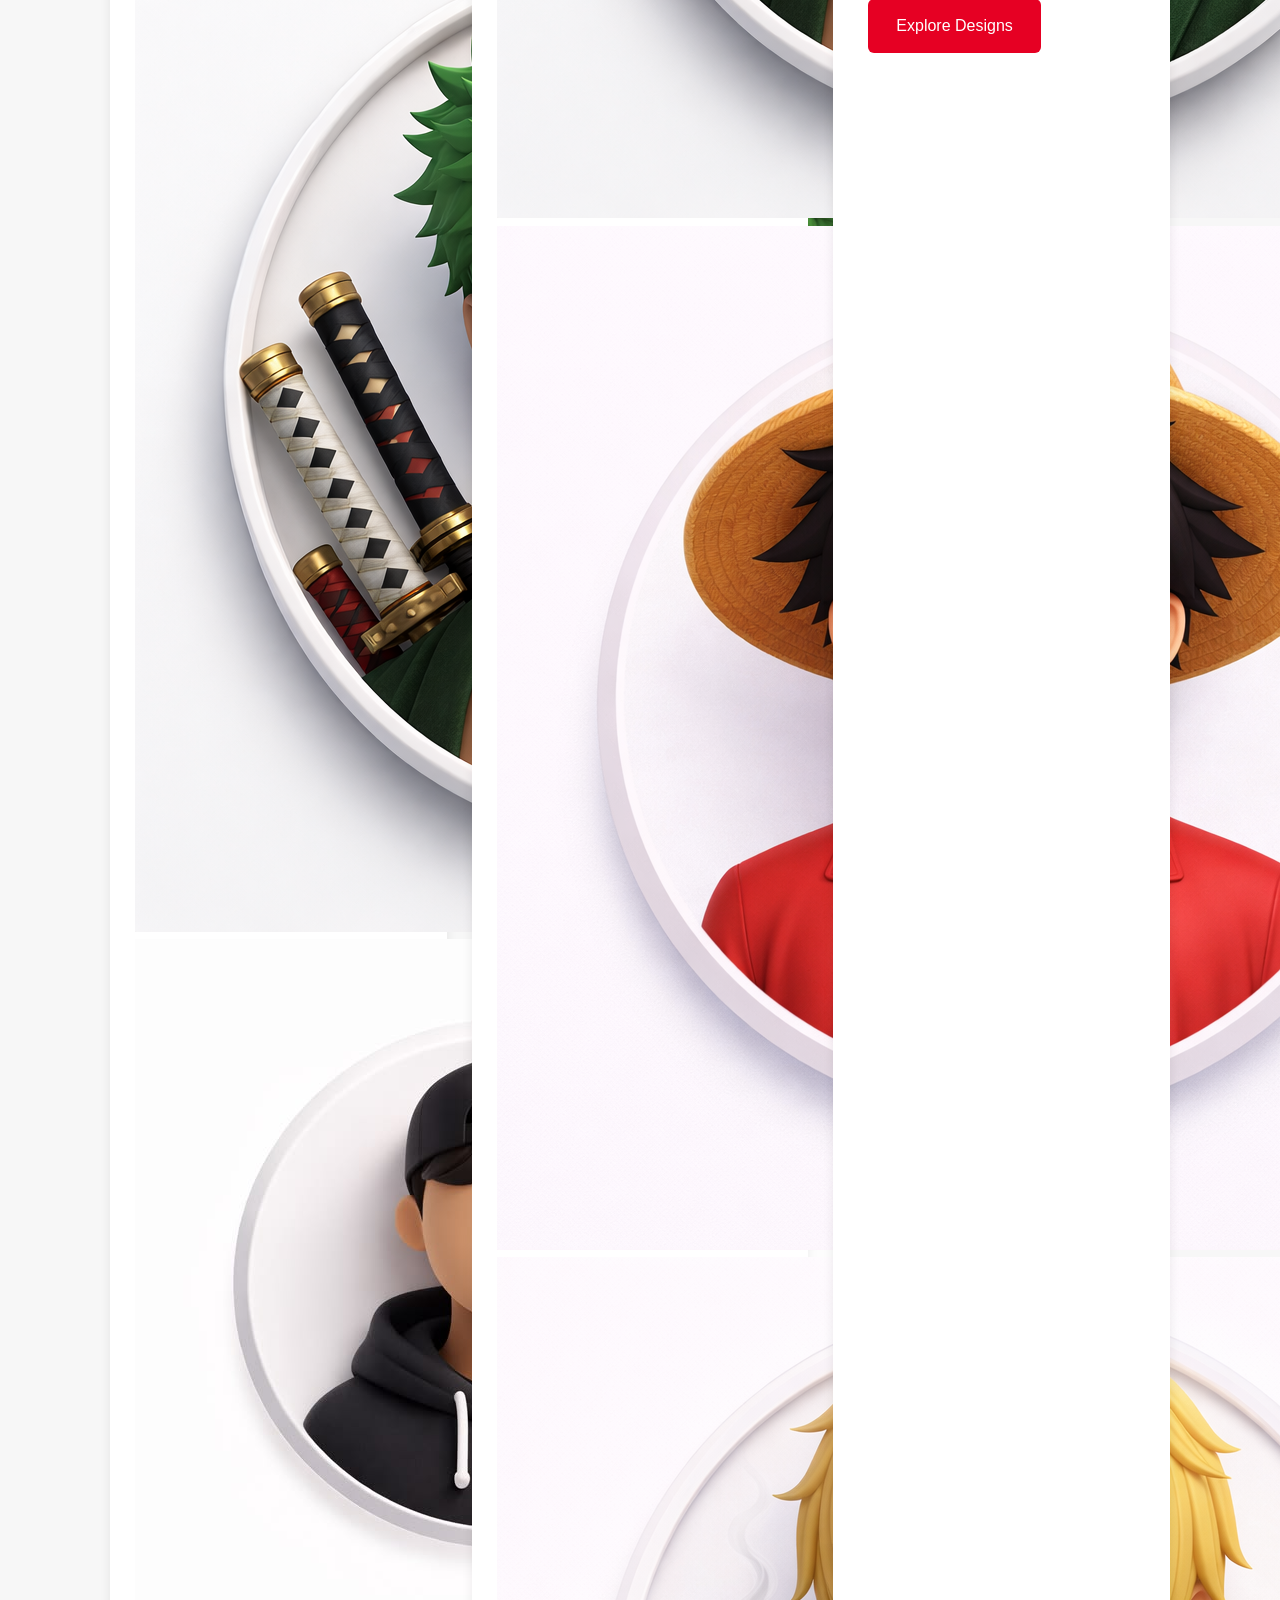
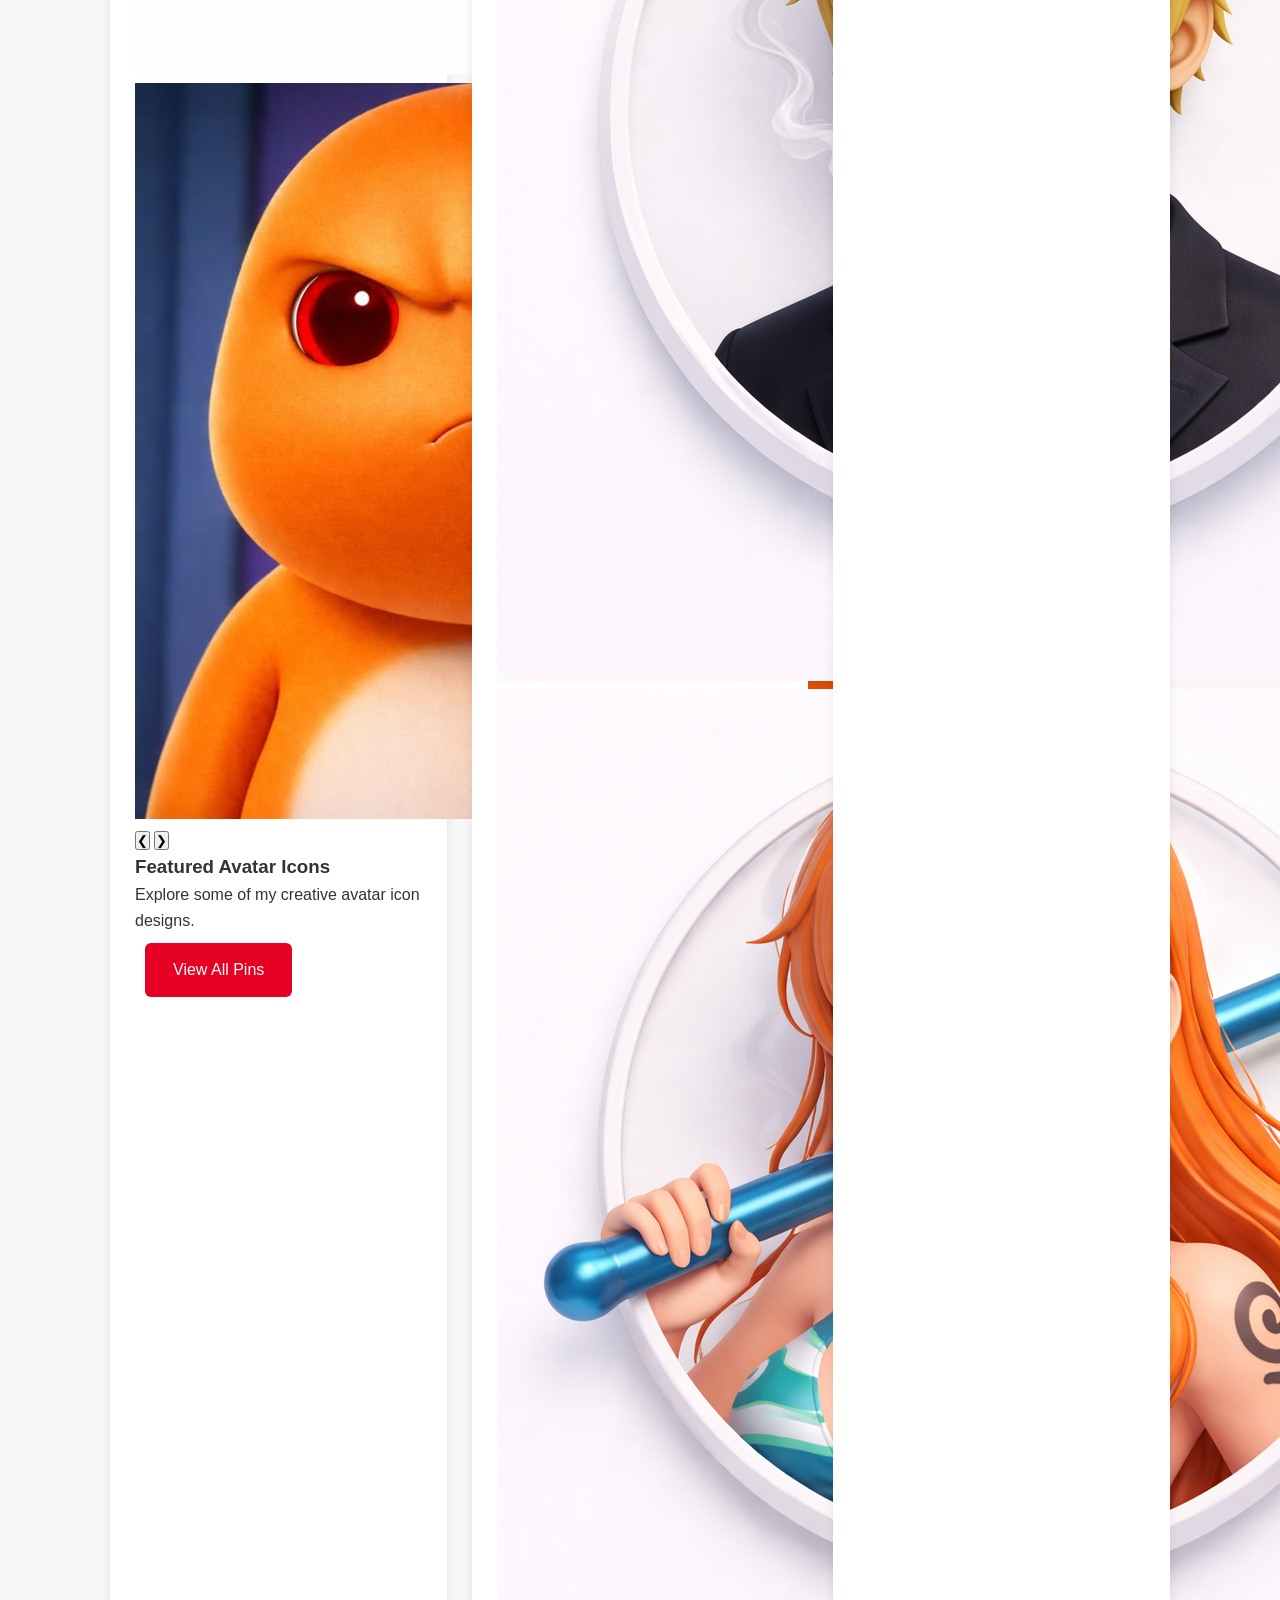
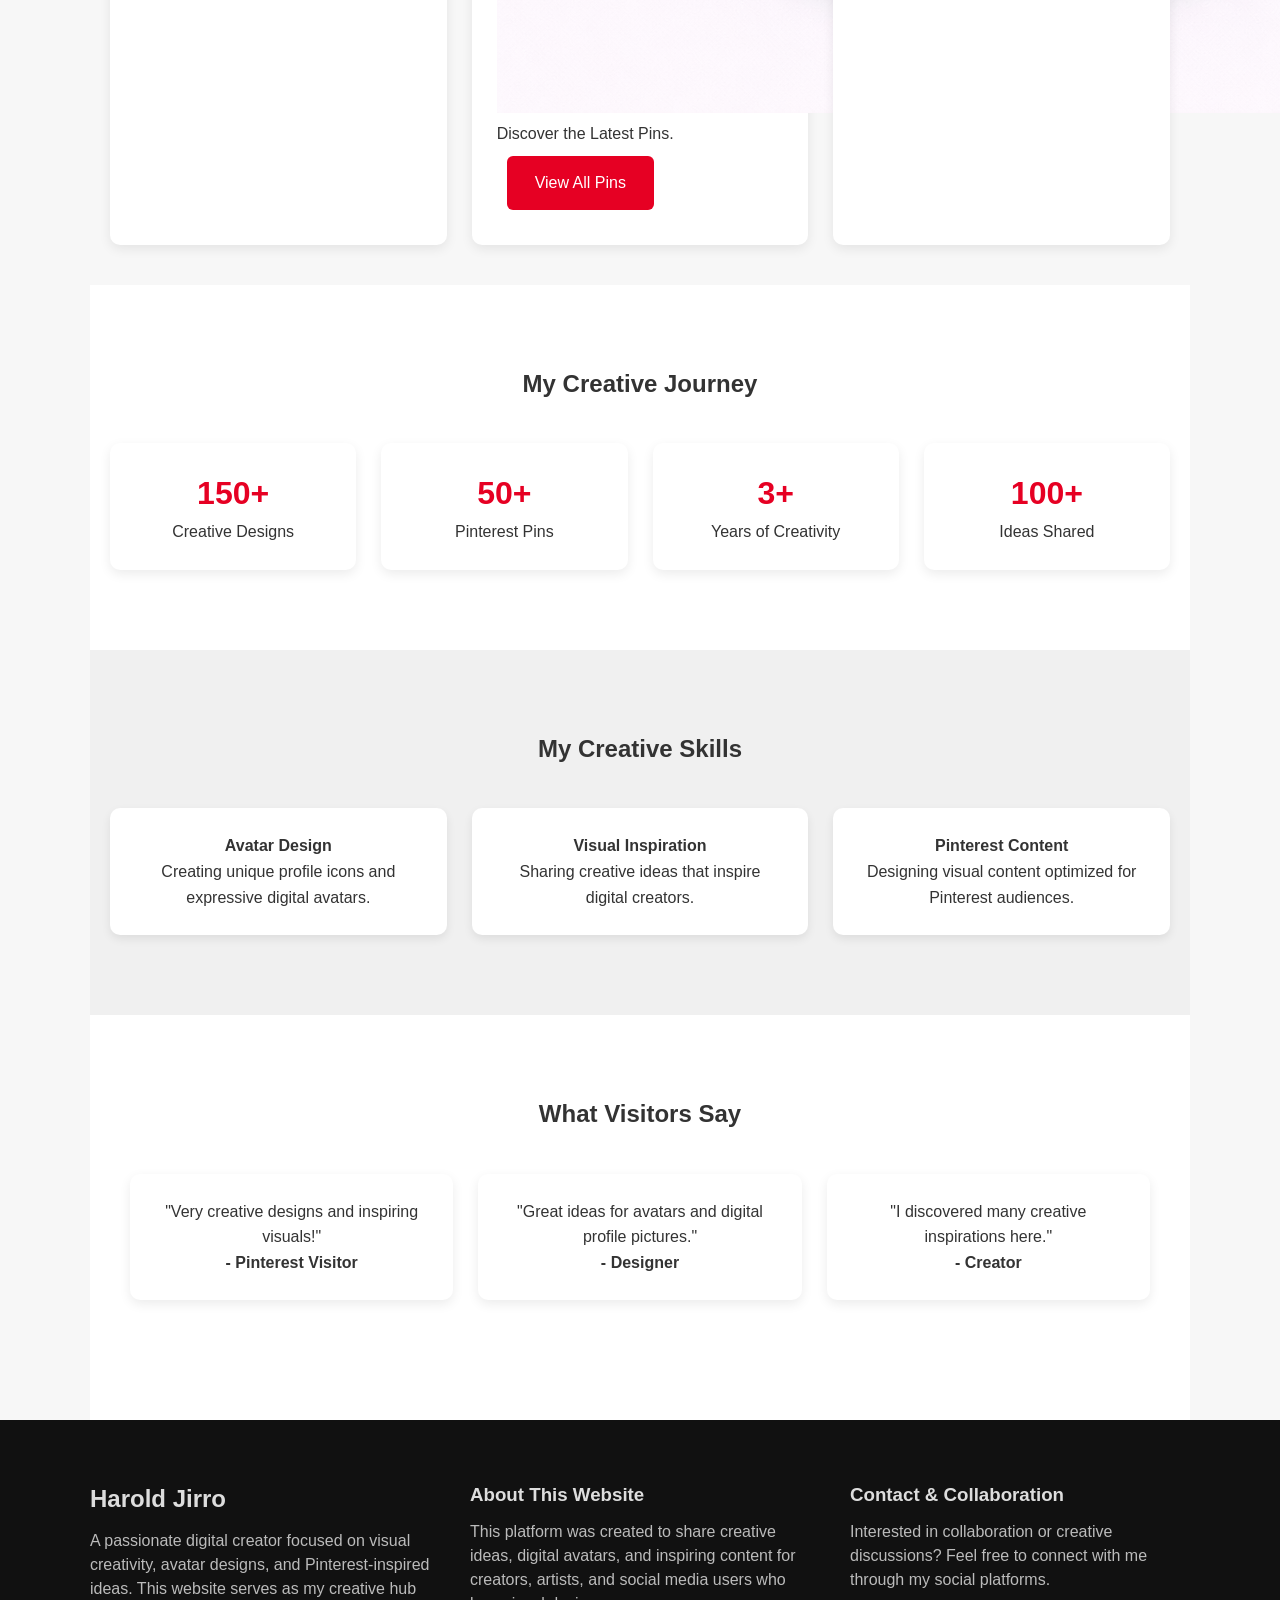
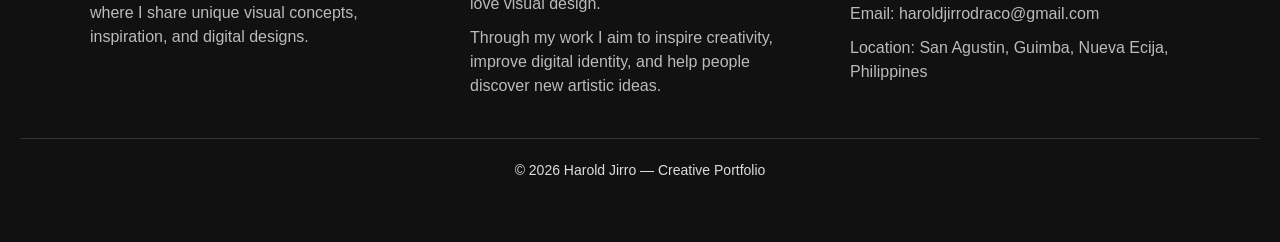
==== commit 1535ad82: "Update index.html" ====
--- a/index.html
+++ b/index.html
@@ -55,20 +55,58 @@
 
 <section class="grid">
 
-<a href="cute-dragon-avatar.html" class="card">
-<h3>Cute Dragon Avatar</h3>
-<p>Fun avatar design perfect for profile icons.</p>
-</a>
-
-<a href="blog.html" class="card">
-<h3>Creative Ideas</h3>
-<p>Discover design inspiration and visual ideas.</p>
-</a>
-
-<a href="about.html" class="card">
-<h3>About Me</h3>
-<p>Learn more about my creative journey.</p>
-</a>
+<div class="card slideshow-card">
+
+<div class="slideshow-container">
+
+<img class="slide active" src="Matte Black Nailong HD Icon-Savage.jpg">
+<img class="slide" src="Zoro Full HD - 3D Icon.png">
+<img class="slide" src="avatar3.jpg">
+<img class="slide" src="Orange Angry Nailong.jpg">
+
+<button class="slide-btn prev" onclick="changeSlide(-1)">❮</button>
+<button class="slide-btn next" onclick="changeSlide(1)">❯</button>
+
+</div>
+
+<h3>Featured Avatar Icons</h3>
+<p>Explore some of my creative avatar icon designs.</p>
+
+<a href="pins.html" class="btn">View All Pins</a>
+
+</div>
+
+<div class="card latest-pins">
+
+<h3>Latest Pins</h3>
+
+
+<div class="latest-grid">
+
+<img src="Zoro Full HD - 3D Icon.png">
+<img src="Luffy Full HD - 3D Icon.png">
+<img src="Sanji Full HD - 3D Icon.png">
+<img src="Nami Full HD - 3D Icon.png">
+
+</div>
+
+<p>Discover the Latest Pins.</p>
+
+<a href="pins.html" class="btn">View All Pins</a>
+
+</div>
+
+<div class="card featured-design">
+
+<h3>Featured Design</h3>
+
+<img src="Blue Nailong HD Icon - Savage.jpg" class="featured-img">
+
+<p>One of my most popular Nailong avatar designs.</p>
+
+<a href="pins.html" class="btn">Explore Designs</a>
+
+</div>
 
 </section>
 
--- a/style.css
+++ b/style.css
@@ -15,8 +15,7 @@
 line-height:1.6;
 }
 
-
-/* NAVBAR */
+/* ---------------- NAVBAR ---------------- */
 
 .navbar{
 display:flex;
@@ -28,12 +27,18 @@
 position:sticky;
 top:0;
 z-index:100;
+flex-wrap:wrap;
 }
 
 .logo{
 font-weight:bold;
 font-size:22px;
 color:#e60023;
+}
+
+nav{
+display:flex;
+flex-wrap:wrap;
 }
 
 nav a{
@@ -49,11 +54,11 @@
 }
 
 
-/* HERO */
+/* ---------------- HERO ---------------- */
 
 .hero{
 text-align:center;
-padding:100px 20px;
+padding:120px 20px;
 background:white;
 }
 
@@ -72,12 +77,14 @@
 .hero p{
 max-width:600px;
 margin:auto;
-}
-
-
-/* BUTTON */
+font-size:16px;
+}
+
+
+/* ---------------- BUTTON ---------------- */
 
 .btn{
+display:inline-block;
 margin:10px;
 padding:14px 28px;
 background:#e60023;
@@ -94,7 +101,7 @@
 }
 
 
-/* GRID */
+/* ---------------- GRID ---------------- */
 
 .grid{
 display:grid;
@@ -117,13 +124,13 @@
 
 .card:hover{
 transform:translateY(-6px);
-background-color: #cc001f;
-color: #f0f0f0;
+background-color:#cc001f;
+color:#f0f0f0;
 box-shadow:0 8px 20px rgba(0,0,0,0.15);
 }
 
 
-/* SECTION */
+/* ---------------- SECTION ---------------- */
 
 .section{
 max-width:1100px;
@@ -133,7 +140,7 @@
 }
 
 
-/* STATS */
+/* ---------------- STATS ---------------- */
 
 .creator-stats{
 background:white;
@@ -159,7 +166,7 @@
 }
 
 
-/* SKILLS */
+/* ---------------- SKILLS ---------------- */
 
 .skills{
 background:#f0f0f0;
@@ -180,14 +187,14 @@
 }
 
 
-/* TESTIMONIALS */
+/* ---------------- TESTIMONIALS ---------------- */
 
 .testimonials{
 background:white;
 }
 
 
-/* FOOTER */
+/* ---------------- FOOTER ---------------- */
 
 footer{
 background:#111;
@@ -206,6 +213,7 @@
 .footer-container p{
 color:#bbb;
 margin-top:10px;
+line-height:1.5;
 }
 
 .footer-bottom{
@@ -217,7 +225,7 @@
 }
 
 
-/* MODAL */
+/* ---------------- MODAL ---------------- */
 
 .modal{
 display:none;
@@ -229,6 +237,7 @@
 background:rgba(0,0,0,0.6);
 align-items:center;
 justify-content:center;
+padding:20px;
 }
 
 .modal-content{
@@ -236,7 +245,8 @@
 padding:35px;
 border-radius:12px;
 text-align:center;
-width:320px;
+width:100%;
+max-width:320px;
 animation:popup 0.3s ease;
 }
 
@@ -246,11 +256,14 @@
 color:#e60023;
 font-weight:bold;
 text-decoration:none;
+padding:8px;
+border-radius:6px;
+transition:0.2s;
 }
 
 .modal-content a:hover{
 background:#cc001f;
-color: #f7f7f7;
+color:#f7f7f7;
 transform:translateY(-3px);
 }
 
@@ -266,20 +279,108 @@
 }
 
 
-/* MOBILE */
+/* =========================
+TABLET RESPONSIVE
+========================= */
+
+@media(max-width:992px){
+
+.hero{
+padding:90px 20px;
+}
+
+.hero h1{
+font-size:32px;
+}
+
+.grid{
+gap:20px;
+}
+
+.section{
+padding:60px 20px;
+}
+
+}
+
+
+/* =========================
+MOBILE RESPONSIVE
+========================= */
 
 @media(max-width:768px){
 
 .navbar{
 flex-direction:column;
+align-items:flex-start;
+padding:20px;
 }
 
 nav{
 margin-top:10px;
+flex-wrap:wrap;
+}
+
+nav a{
+margin:5px 10px 5px 0;
+}
+
+.hero{
+padding:70px 20px;
 }
 
 .hero h1{
 font-size:28px;
 }
 
-}
+.hero p{
+font-size:15px;
+}
+
+.avatar{
+width:100px;
+}
+
+.grid{
+grid-template-columns:repeat(auto-fit,minmax(180px,1fr));
+}
+
+.section{
+padding:50px 20px;
+}
+
+.footer-container{
+grid-template-columns:1fr;
+text-align:center;
+}
+
+}
+
+
+/* =========================
+SMALL PHONES
+========================= */
+
+@media(max-width:480px){
+
+.hero h1{
+font-size:24px;
+}
+
+.hero p{
+font-size:14px;
+}
+
+.grid{
+grid-template-columns:1fr;
+}
+
+.btn{
+width:100%;
+}
+
+.modal-content{
+padding:25px;
+}
+
+}
